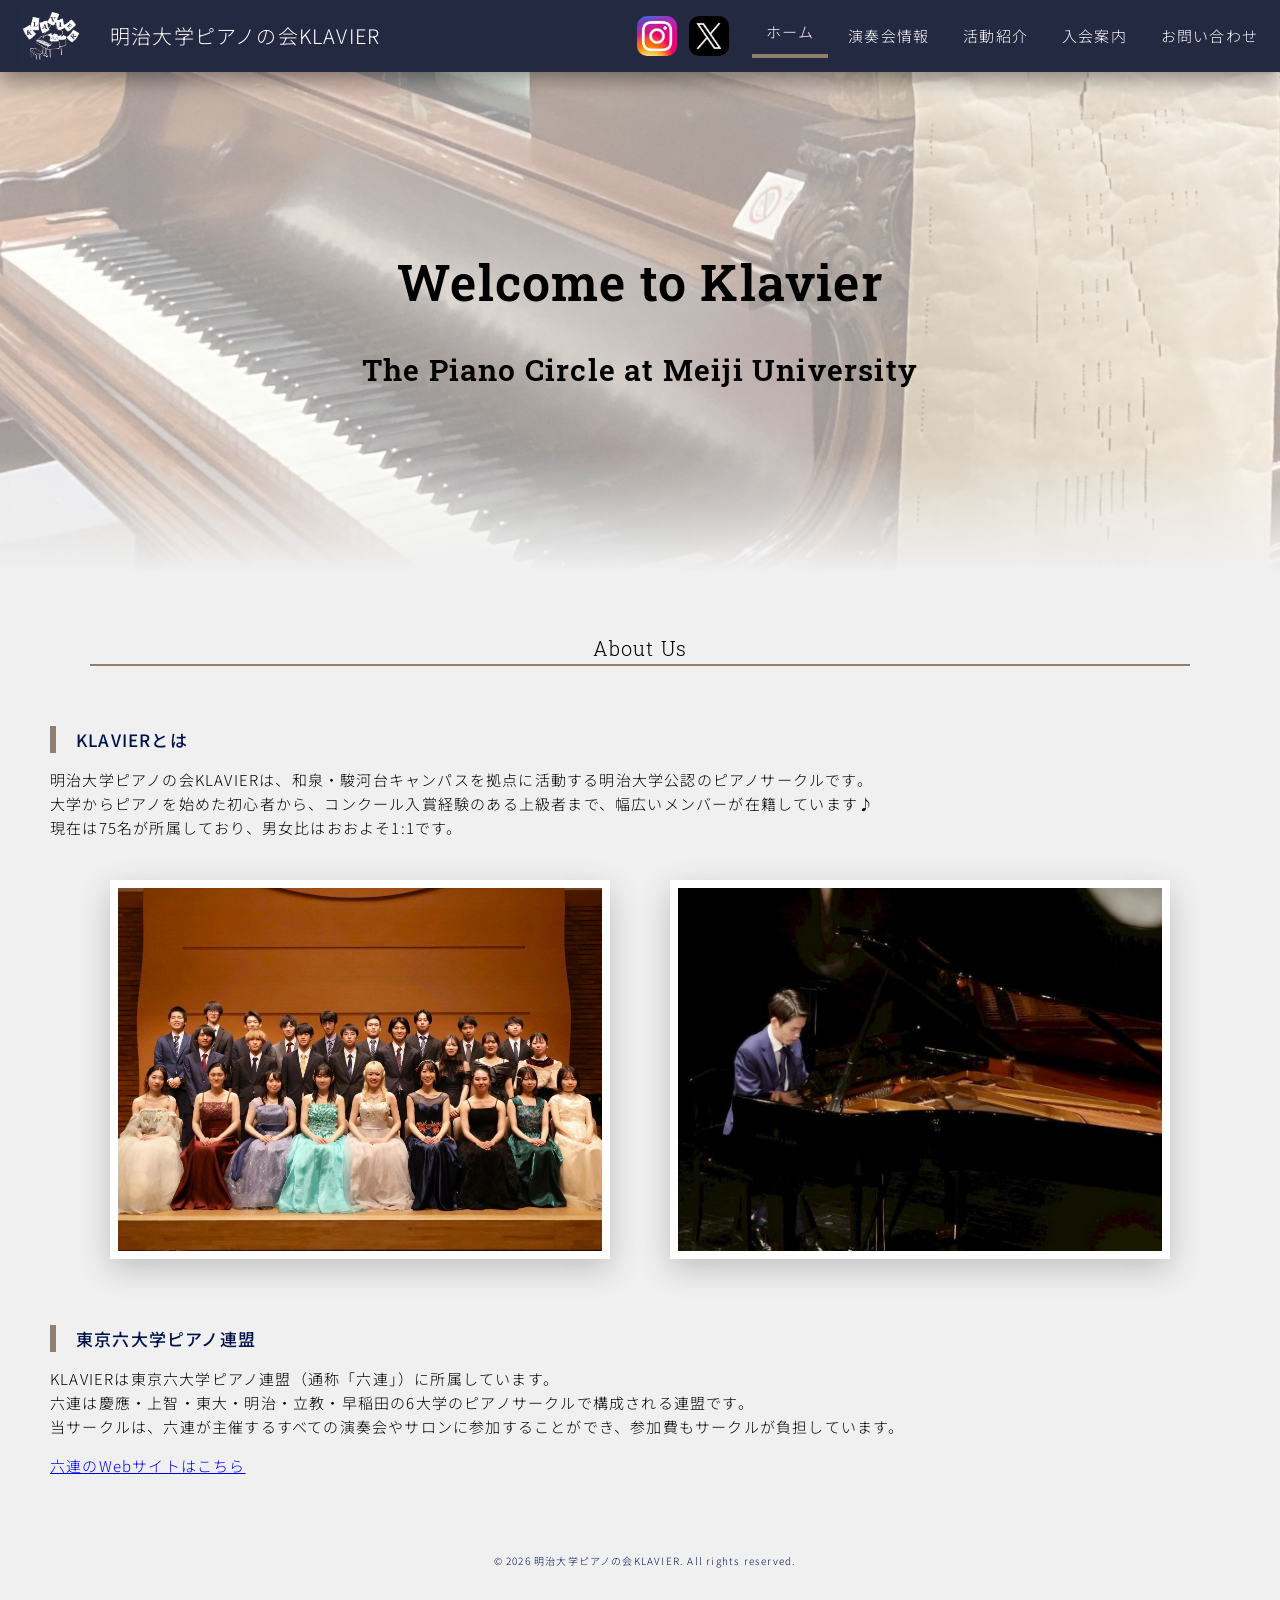
==== index.html @ d273a380 "Add files via upload" ====
<!DOCTYPE html>
<html lang="ja">

<head>
    <meta charset="UTF-8">
    <title id="KLAVIER">明治大学ピアノの会 KLAVIER</title>
    <meta name="description" content="明治大学公認ピアノサークル「ピアノの会KLAVIER」の公式サイトです♪">
    <meta name="viewport" content="width=device-width, initial-scale=1.0" />
    <link href="https://fonts.googleapis.com/css2?family=Roboto+Slab:wght@400;700&display=swap" rel="stylesheet">
    <link href="https://fonts.googleapis.com/css2?family=Noto+Sans+JP:wght@400;700;900&display=swap" rel="stylesheet">
    <link rel="icon" type="image/jpeg" href="images/icon.JPEG" />
    <link rel="stylesheet" href="style.css">

    <!-- Google Analytics -->
    <script async src="https://www.googletagmanager.com/gtag/js?id=G-3WQCKLP3B3"></script>
    <script src="analytics.js"></script>
</head>

<body>
    <header class="site-header">
        <div class="container header-inner">
            <div class="logo-title">
                <img src="images/icon.JPEG" class="site-logo">
                <h1 class="site-title"><span class="sp-small">明治大学</span><br class="sp-only">ピアノの会KLAVIER</h1>
            </div>
            <div class="header-right">
                <div class="sns-links">
                    <a href="https://instagram.com/klavier_piano_meiji" target="_blank">
                        <img src="images/Instagram.jpg" alt="Instagram">
                    </a>
                    <a href="https://x.com/klavier_piano" target="_blank">
                        <img src="images/X.jpg" alt="X">
                    </a>
                </div>
                <nav class="main-nav" aria-label="メインナビゲーション">
                    <ul id="nav-list">
                        <li class="nav-item">
                            <a href="index.html" class="nav-link active">ホーム</a>
                            <div class="nav-sublist">
                                <a href="index.html#klavier">> KLAVIERとは</a><br>
                                <a href="index.html#rokuren">> 東京六大学ピアノ連盟</a>
                            </div>
                        </li>
                        <li class="nav-item">
                            <a href="concerts.html" class="nav-link">演奏会情報</a>
                            <div class="nav-sublist">
                                <a href="concerts.html#after">> 今後の演奏会</a><br>
                                <a href="concerts.html#before">> 過去の演奏会</a>
                            </div>
                        </li>
                        <li class="nav-item">
                            <a href="activities.html" class="nav-link">活動紹介</a>
                            <div class="nav-sublist">
                                <a href="activities.html#concert">> 演奏会</a><br>
                                <a href="activities.html#event">> イベント</a><br>
                                <a href="activities.html#daily">> 普段の活動</a>
                            </div>
                        </li>
                        <li class="nav-item">
                            <a href="join.html" class="nav-link">入会案内</a>
                            <div class="nav-sublist">
                                <a href="join.html#howto">> 入会方法</a><br>
                                <a href="join.html#fee">> 入会金</a><br>
                                <a href="join.html#question">> よくある質問</a>
                            </div>
                        </li>
                        <li class="nav-item">
                            <a href="contact.html" class="nav-link">お問い合わせ</a>
                            <div class="nav-sublist">
                                <a href="contact.html#obog">> OB・OGの方へ</a><br>
                                <a href="contact.html#request" </a>> 出演依頼など</a>
                            </div>
                        </li>
                    </ul>
                </nav>
                <button class="nav-toggle" id="navToggle"><img id="menu-icon" src="images/menu.jpg" alt="menu"></button>
            </div>
        </div>
    </header>

    <section class="hero">
        <h2 class="hero-title">Welcome to Klavier<br><span class="hero-subtitle">The Piano Circle at Meiji
                University</span></h2>
    </section>

    <main>
        <section class="about container" aria-labelledby="about-heading">
            <h3 id="about-heading">About Us</h3>
            <article class="about-block">
                <h4 id="klavier" class="anchor">KLAVIERとは</h4>
                <p>明治大学ピアノの会KLAVIERは、和泉・駿河台キャンパスを拠点に活動する明治大学公認のピアノサークルです。<br>
                    大学からピアノを始めた初心者から、コンクール入賞経験のある上級者まで、幅広いメンバーが在籍しています♪<br>
                    現在は75名が所属しており、男女比はおおよそ1:1です。
                </p>
                <div class="about-images">
                    <figure>
                        <img src="images/home1.jpg" alt="演奏会の集合写真">
                    </figure>

                    <figure>
                        <img src="images/home2.jpg" alt="ピアノを弾いている写真">
                    </figure>
                </div>
            </article>
            <article class="about-block">
                <h4 id="rokuren" class="anchor">東京六大学ピアノ連盟</h4>
                <p>KLAVIERは東京六大学ピアノ連盟（通称「六連」）に所属しています。<br>
                    六連は慶應・上智・東大・明治・立教・早稲田の6大学のピアノサークルで構成される連盟です。<br>
                    当サークルは、六連が主催するすべての演奏会やサロンに参加することができ、参加費もサークルが負担しています。</p>
                <p><a class="rokuren-link" href="https://www.rokuren.com/" target="_blank"
                        rel="noopener">六連のWebサイトはこちら</a></p>
            </article>
        </section>
    </main>

    <footer>
        <p>© 2026 明治大学ピアノの会KLAVIER. All rights reserved.</p>
    </footer>
    <script src="script.js"></script>
</body>

</html>
---- style.css ----
html {
  background: #f0f0f0;
  scroll-behavior: smooth;
}

body {
  margin: 0 0 30px 0;
  color: #000;
  background: #f0f0f0;
  line-height: 1.6;
  font-size: 15px;
  font-family: "Noto Sans JP", system-ui, -apple-system, "Hiragino Kaku Gothic ProN", "Yu Gothic", sans-serif;
  opacity: 0;
  transition: opacity 2.0s ease, transform 2.0s ease;
  font-weight: 300;
  letter-spacing: 0.08em;
}

body.loaded {
  opacity: 1;
}

main {
  margin: 0 30px;
}


/*****　ヘッダー　*****/
.site-header {
  background: #242942;
  color: #fff;
  padding: 6px 5px 6px 10px;
  position: sticky;
  top: 0;
  overflow: visible;
  z-index: 1000;
  box-shadow: 0 8px 20px rgba(0, 0, 0, 0.4);
}

.logo-title {
  display: flex;
  align-items: center;
  gap: 20px;
}

.header-inner {
  display: flex;
  align-items: center;
  position: relative;
  margin: 0;
}

.site-logo {
  width: 60px;
  height: auto;
  display: block;
  flex-shrink: 0;
  object-fit: contain;
  will-change: transform;
  margin: 0 10px;
}

.site-title {
  font-size: 20px;
  font-weight: 300;
  /*white-space: nowrap;*/
}

.header-right {
  display: flex;
  align-items: center;
  margin-left: auto;
  margin-right: 0;
}

/* SNSアイコンをヘッダー右上に配置 */
.sns-links {
  display: flex;
  gap: 12px;
  margin-left: auto;
  margin-right: 20px;
  margin-top: 6px;
  /* ナビの前に右寄せ */
  align-items: center;
}

.sns-links img {
  width: 40px;
  /* アイコンサイズ */
  height: 40px;
  border-radius: 10px;
  transition: transform 0.1s ease;
}

.sns-links img:hover {
  transform: scale(1.1);
}

/***** ナビ　*****/
.nav-toggle {
  display: none;
}

.main-nav ul {
  list-style: none;
  padding: 0;
  margin: 0;
  display: flex;
  align-items: center;
}

.main-nav .nav-link {
  display: inline-block;
  padding: 10px 14px;
  margin: 5px 3px;
  text-decoration: none;
  background: transparent;
  color: #fff;
  transition: 0.3s;
}

.main-nav .nav-link:hover,
.main-nav .nav-link:focus {
  background-color: rgba(255, 255, 255, 0.2);
  transform: translateY(-2px);
}

.main-nav .nav-link.active {
  border-bottom: solid 4px #907e6e;
  transform: translateY(-2px);
}

.main-nav .nav-link.active:hover,
.main-nav .nav-link.active:focus {
  outline: none;
}

.nav-sublist {
  display: none;
}


/***** ヒーロー *****/
.hero {
  height: 500px;
  /* 高さ */
  background-image: url("images/header.jpg");
  background-size: cover;
  background-position: center;
  display: flex;
  align-items: center;
  justify-content: center;
  position: relative;
  margin-bottom: 60px;
}

.hero::before {
  content: "";
  position: absolute;
  inset: 0;
  background: rgba(255, 255, 255, 0.6);
  /* ← 白の強さ */
}

/* 中の文字を前面に */
.hero>* {
  position: relative;
}

.hero-title {
  font-size: 50px;
  text-align: center;
  font-weight: 600;
  font-family: "Roboto Slab", serif;
}

.hero-subtitle {
  font-size: 30px;
}

/* 下に白へフェード */
.hero::after {
  content: "";
  position: absolute;
  left: 0;
  right: 0;
  bottom: 0;
  height: 120px;
  background: linear-gradient(to bottom,
      rgba(240, 240, 240, 0),
      rgba(240, 240, 240, 1));
}


/***** 本文 *****/
.about-block {
  margin: 60px 0;
  padding: 0 20px;
}

#about-heading {
  border-bottom: solid 2px #907e6e;
  text-align: center;
  margin: 60px 60px 0 60px;
  font-size: 20px;
  font-weight: 300;
  font-family: "Roboto Slab", serif;
}

.about-block h4 {
  font-size: 17px;
  margin: 10px 0;
  color: #001349;
  border-left: solid 6px #907e6e;
  padding-left: 20px;
  font-weight: 500;
}

.about-ex {
  text-align: center;
}

.normal-list {
  padding-left: 0;
  margin-top: 20px;
}

.normal-list li {
  list-style: none;
  padding: 10px 0;
  border-bottom: 1px solid #ccc;
  line-height: 1.7;
}

.note {
  font-size: 0.9em;
  color: #777;
}


/***** 写真 *****/
.about-images {
  display: grid;
  grid-template-columns: repeat(2, 1fr);
  gap: 60px;
  margin: 40px 60px;
  justify-items: center;
}

.about-images figure {
  margin: 0;
  text-align: center;
}

.about-images img {
  width: 100%;
  border: 8px solid #fff;
  box-shadow: 0 10px 30px rgba(0, 0, 0, 0.2);
  transition: transform 0.3s ease;
}

.about-images figcaption {
  margin-top: 10px;
  font-size: 0.8em;
  color: #777;
  letter-spacing: 0.05em;
}

.about-images img:hover {
  transform: scale(1.02);
}


/***** Instagram *****/
.instagram-wrapper {
  display: flex;
  justify-content: center;
}

.instagram-grid {
  display: grid;
  grid-template-columns: repeat(2, 1fr);
  gap: 100px;
}

.instagram-media {
  max-width: 300px !important;
  border-radius: 5px;
  box-shadow: 0 10px 30px rgba(0, 0, 0, 0.2);
  transition: transform 0.3s ease;
}

.instagram-media:hover {
  transform: scale(1.02);
}

/***** Q-A *****/
.faq-list {
  list-style: none;
  padding-left: 0;
}

.q-list {
  position: relative;
  padding-left: 40px;
  margin-top: 30px;
}

.q-list::before {
  content: "Q";
  position: absolute;
  left: 0;
  top: 0;
  width: 26px;
  height: 26px;
  border-radius: 50%;
  background: #001349;
  color: #fff;
  font-size: 14px;
  text-align: center;
  line-height: 26px;
}

.a-list {
  position: relative;
  padding-left: 40px;
  margin-top: 10px;
  margin-bottom: 20px;
  color: #777;
}

.a-list::before {
  content: "A";
  position: absolute;
  left: 0;
  top: 0;
  width: 26px;
  height: 26px;
  border-radius: 50%;
  background: #907e6e;
  color: #fff;
  font-size: 14px;
  text-align: center;
  line-height: 26px;
}


/***** フッター *****/
footer {
  color: #001349;
  text-align: center;
  margin: 0 10px 0 20px;
  padding: 5px 0;
  font-size: 10px;
  letter-spacing: 0.12em;
}

* {
  box-sizing: border-box;
}

.sp-only {
  display: none;
}

.gray {
  color: #777;
}

.anchor {
  scroll-margin-top: 120px;
}


/***** レスポンシブ *****/
@media (max-width: 1060px) {
  main {
    margin: 0 7px;
  }

  .main-nav ul {
    position: fixed;
    top: 72px;
    right: 0;
    width: 210px;
    height: 100%;
    background: #242942;
    border-left: solid #907e6e 5px;

    display: flex;
    align-items: flex-start;
    flex-direction: column;
    padding: 20px 20px;
    margin: 0;

    transform: translateX(100%);
    transition: transform 0.3s ease;
  }

  .main-nav ul.open {
    transform: translateX(0);
  }

  .main-nav .nav-link {
    padding: 6px 10px 2px 10px;
    margin: 0;
  }

  .nav-sublist {
    display: block;
    font-size: 12px;
    text-align: left;
    margin-top: 6px;
    margin-bottom: 24px;
  }

  .nav-sublist a {
    color: #fff;
    text-decoration: none;
  }

  .nav-sublist a:hover,
  .nav-sublist a:focus {
    background-color: rgba(255, 255, 255, 0.2);
    transform: translateY(-2px);
  }

  .nav-toggle {
    color: #fff;
    display: flex;
    font-size: 40px;
    background-color: #242942;
    border: none;
    cursor: pointer;
    margin-left: auto;
    margin-right: 12px;
    padding: 0;
    outline: none;
    justify-content: flex-end;
  }

  .nav-toggle img {
    width: 40px;
    height: 50px;
  }

  .about-images {
    margin: 30px 20px;
    gap: 20px;
  }

  .about-images img {
    max-width: 300px;
  }

  .instagram-grid {
    gap: 50px;
  }

  .instagram-media {
    width: 100% !important;
    max-width: 300px !important;
    min-width: 0 !important;
  }

}

@media (max-width: 700px) {

  main {
    margin: 0 10px;
    padding-bottom: 20px;
    font-size: 14px;
  }

  .main-nav ul {
    top: 55px;
    width: 180px;
    padding: 20px 20px;
    margin: 0;
  }

  .nav-sublist {
    font-size: 11px;
    margin-top: 4px;
    margin-bottom: 12px;
  }

  .hero {
    height: 300px;
  }

  .hero-title {
    font-size: 28px;
  }

  .hero-subtitle {
    font-size: 16px;
  }

  .site-title {
    font-size: 15px;
    font-weight: 200;
    margin-top: 0;
    line-height: 1.1;
  }

  .logo-title {
    gap: 4px;
  }

  .nav-toggle {
    font-size: 28px;
    margin-left: 10px;
    margin-right: 12px;
  }

  .nav-toggle img {
    width: 32px;
    height: 40px;
  }

  .site-logo {
    width: 40px;
  }

  .sns-links {
    gap: 8px;
    margin-right: 0;
  }

  .sns-links img {
    width: 32px;
    height: 32px;
    border-radius: 8px;
  }

  .about-block {
    padding: 0 10px;
  }

  .about-block h4 {
    font-size: 15px;
    border-left: solid 3px #907e6e;
    padding-left: 15px;
  }

  #about-heading {
    font-size: 17px;
  }

  ul li {
    font-size: 14px;
  }

  .about-images {
    grid-template-columns: 1fr;
    margin: 30px 10px;
    gap: 20px;
  }

  .about-images img {
    max-width: 300px;
  }

  .instagram-grid {
    grid-template-columns: 1fr;
    gap: 20px;
    margin: 30px 10px;
  }

  footer {
    font-size: 10px;
  }

  .sp-hide {
    display: none;
  }

  .sp-small {
    font-size: 8px;
  }

  .sp-only {
    display: block;
  }

  .anchor {
    scroll-margin-top: 80px;
  }

}

@media (max-width: 360px) {
  .site-title {
    font-size: 13px;
  }

  .main-nav ul {
    top: 52px;
  }

  .sns-links {
    gap: 6px;
  }

  .sns-links img {
    width: 28px;
    height: 28px;
    border-radius: 7px;
  }

}
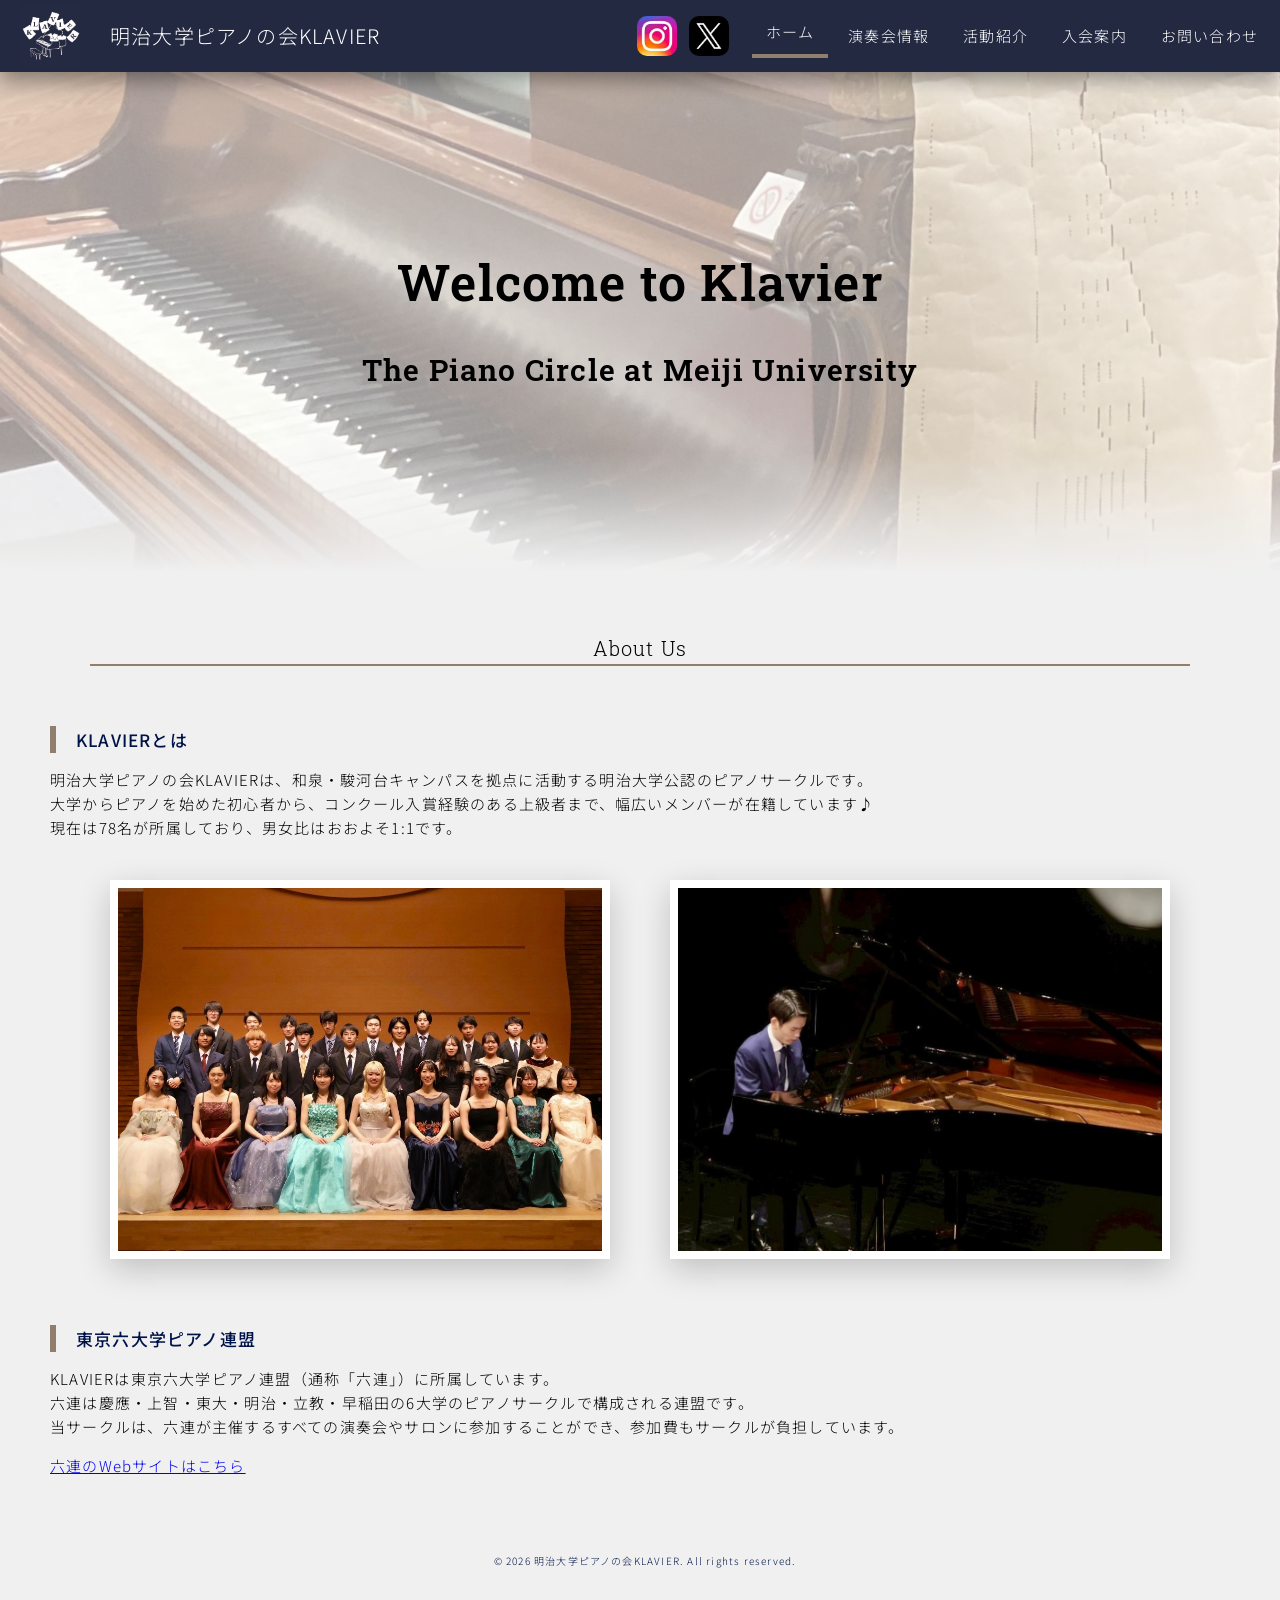
==== commit 2eae1868: "Add files via upload" ====
--- a/index.html
+++ b/index.html
@@ -3,17 +3,25 @@
 
 <head>
     <meta charset="UTF-8">
-    <title id="KLAVIER">明治大学ピアノの会 KLAVIER</title>
+    <title id="KLAVIER">明治大学ピアノの会KLAVIER|ホーム</title>
     <meta name="description" content="明治大学公認ピアノサークル「ピアノの会KLAVIER」の公式サイトです♪">
+    <meta name="application-name" content="明治大学ピアノの会KLAVIER">
+    <meta name="apple-mobile-web-app-title" content="明治大学ピアノの会KLAVIER">
+    <meta property="og:site_name" content="明治大学ピアノの会KLAVIER">
     <meta name="viewport" content="width=device-width, initial-scale=1.0" />
     <link href="https://fonts.googleapis.com/css2?family=Roboto+Slab:wght@400;700&display=swap" rel="stylesheet">
     <link href="https://fonts.googleapis.com/css2?family=Noto+Sans+JP:wght@400;700;900&display=swap" rel="stylesheet">
     <link rel="icon" type="image/jpeg" href="images/icon.JPEG" />
+    <link rel="shortcut icon" href="/favicon.ico">
     <link rel="stylesheet" href="style.css">
 
     <!-- Google Analytics -->
     <script async src="https://www.googletagmanager.com/gtag/js?id=G-3WQCKLP3B3"></script>
     <script src="analytics.js"></script>
+
+    <!-- Google Search Console -->
+    <meta name="google-site-verification" content="Oru6gTqNBWMhJ4r6HlhhnBllOHHTD6DOI6-5rh3WKnE" />
+
 </head>
 
 <body>
@@ -68,7 +76,7 @@
                             <a href="contact.html" class="nav-link">お問い合わせ</a>
                             <div class="nav-sublist">
                                 <a href="contact.html#obog">> OB・OGの方へ</a><br>
-                                <a href="contact.html#request" </a>> 出演依頼など</a>
+                                <a href="contact.html#request">> 出演依頼など</a>
                             </div>
                         </li>
                     </ul>
@@ -77,12 +85,10 @@
             </div>
         </div>
     </header>
-
     <section class="hero">
         <h2 class="hero-title">Welcome to Klavier<br><span class="hero-subtitle">The Piano Circle at Meiji
                 University</span></h2>
     </section>
-
     <main>
         <section class="about container" aria-labelledby="about-heading">
             <h3 id="about-heading">About Us</h3>
@@ -90,7 +96,7 @@
                 <h4 id="klavier" class="anchor">KLAVIERとは</h4>
                 <p>明治大学ピアノの会KLAVIERは、和泉・駿河台キャンパスを拠点に活動する明治大学公認のピアノサークルです。<br>
                     大学からピアノを始めた初心者から、コンクール入賞経験のある上級者まで、幅広いメンバーが在籍しています♪<br>
-                    現在は75名が所属しており、男女比はおおよそ1:1です。
+                    現在は78名が所属しており、男女比はおおよそ1:1です。
                 </p>
                 <div class="about-images">
                     <figure>
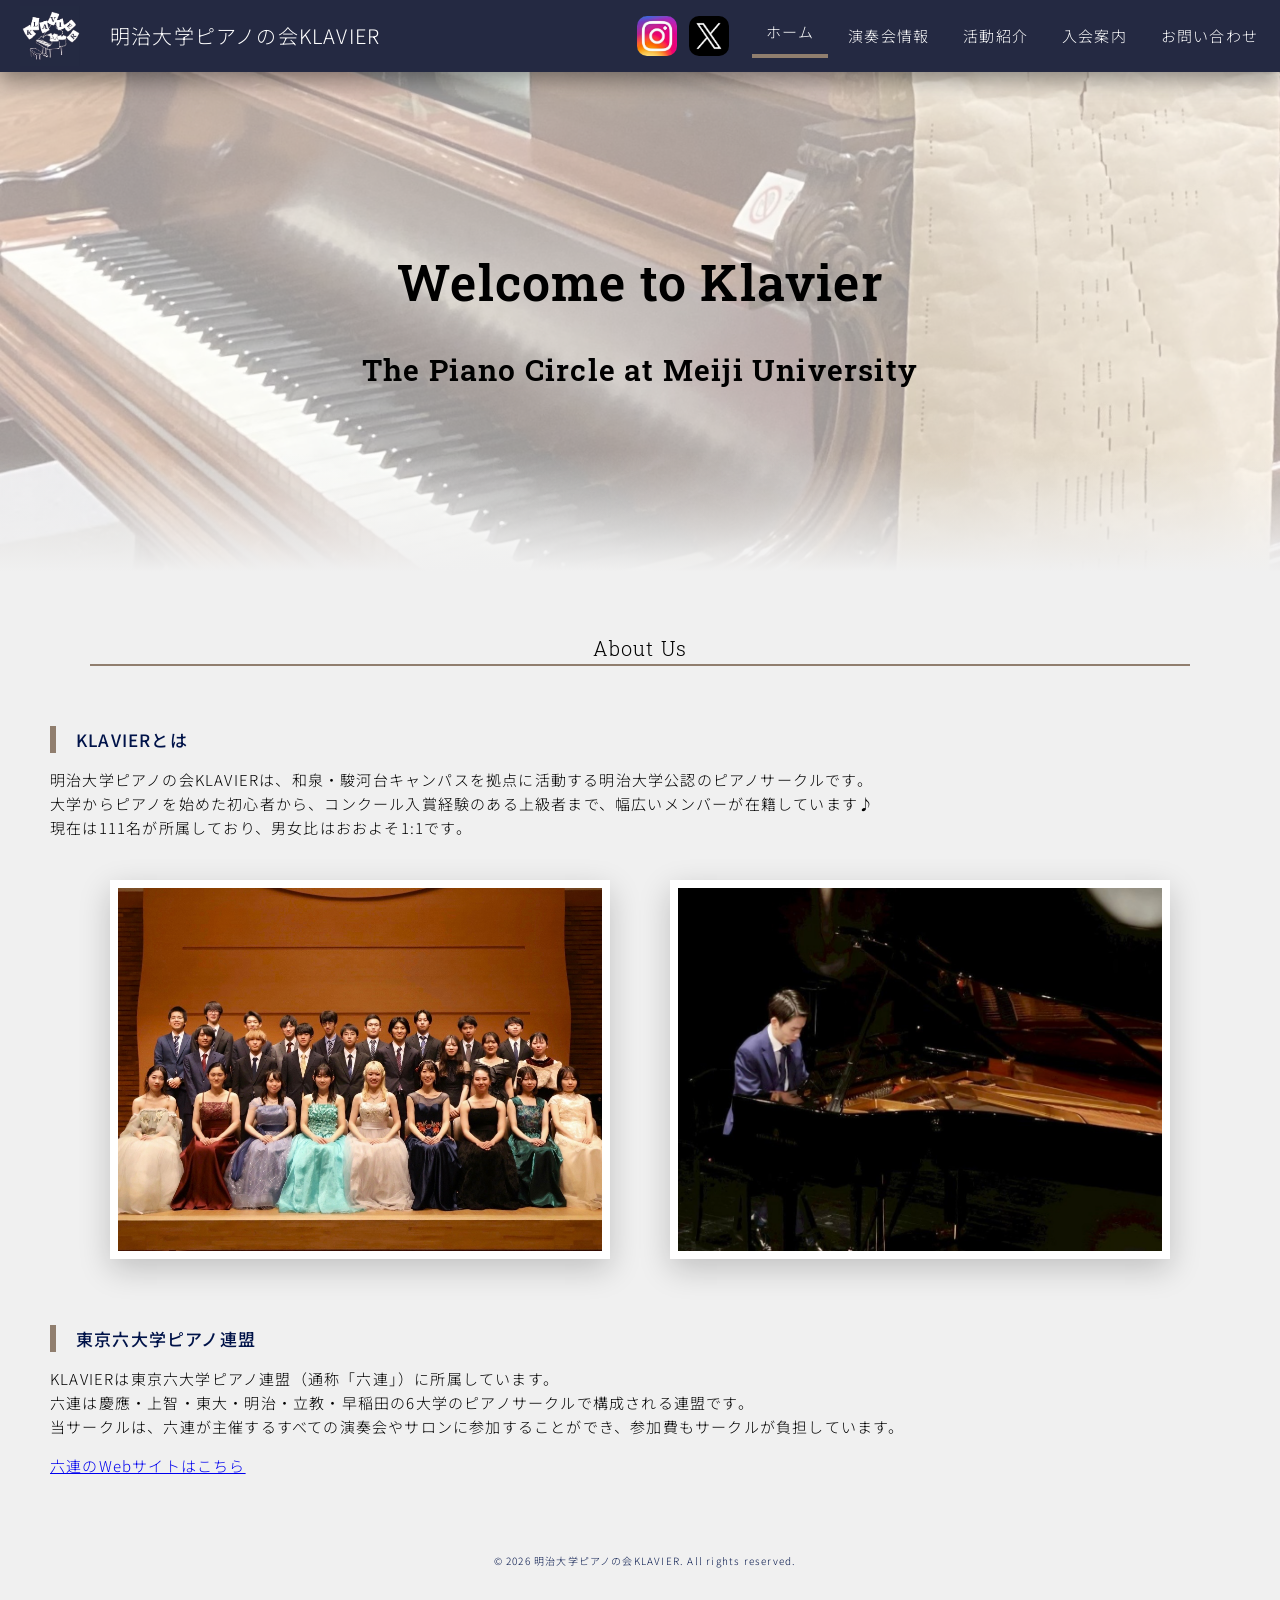
==== commit 23808824: "Add files via upload" ====
--- a/index.html
+++ b/index.html
@@ -96,7 +96,7 @@
                 <h4 id="klavier" class="anchor">KLAVIERとは</h4>
                 <p>明治大学ピアノの会KLAVIERは、和泉・駿河台キャンパスを拠点に活動する明治大学公認のピアノサークルです。<br>
                     大学からピアノを始めた初心者から、コンクール入賞経験のある上級者まで、幅広いメンバーが在籍しています♪<br>
-                    現在は78名が所属しており、男女比はおおよそ1:1です。
+                    現在は111名が所属しており、男女比はおおよそ1:1です。
                 </p>
                 <div class="about-images">
                     <figure>
